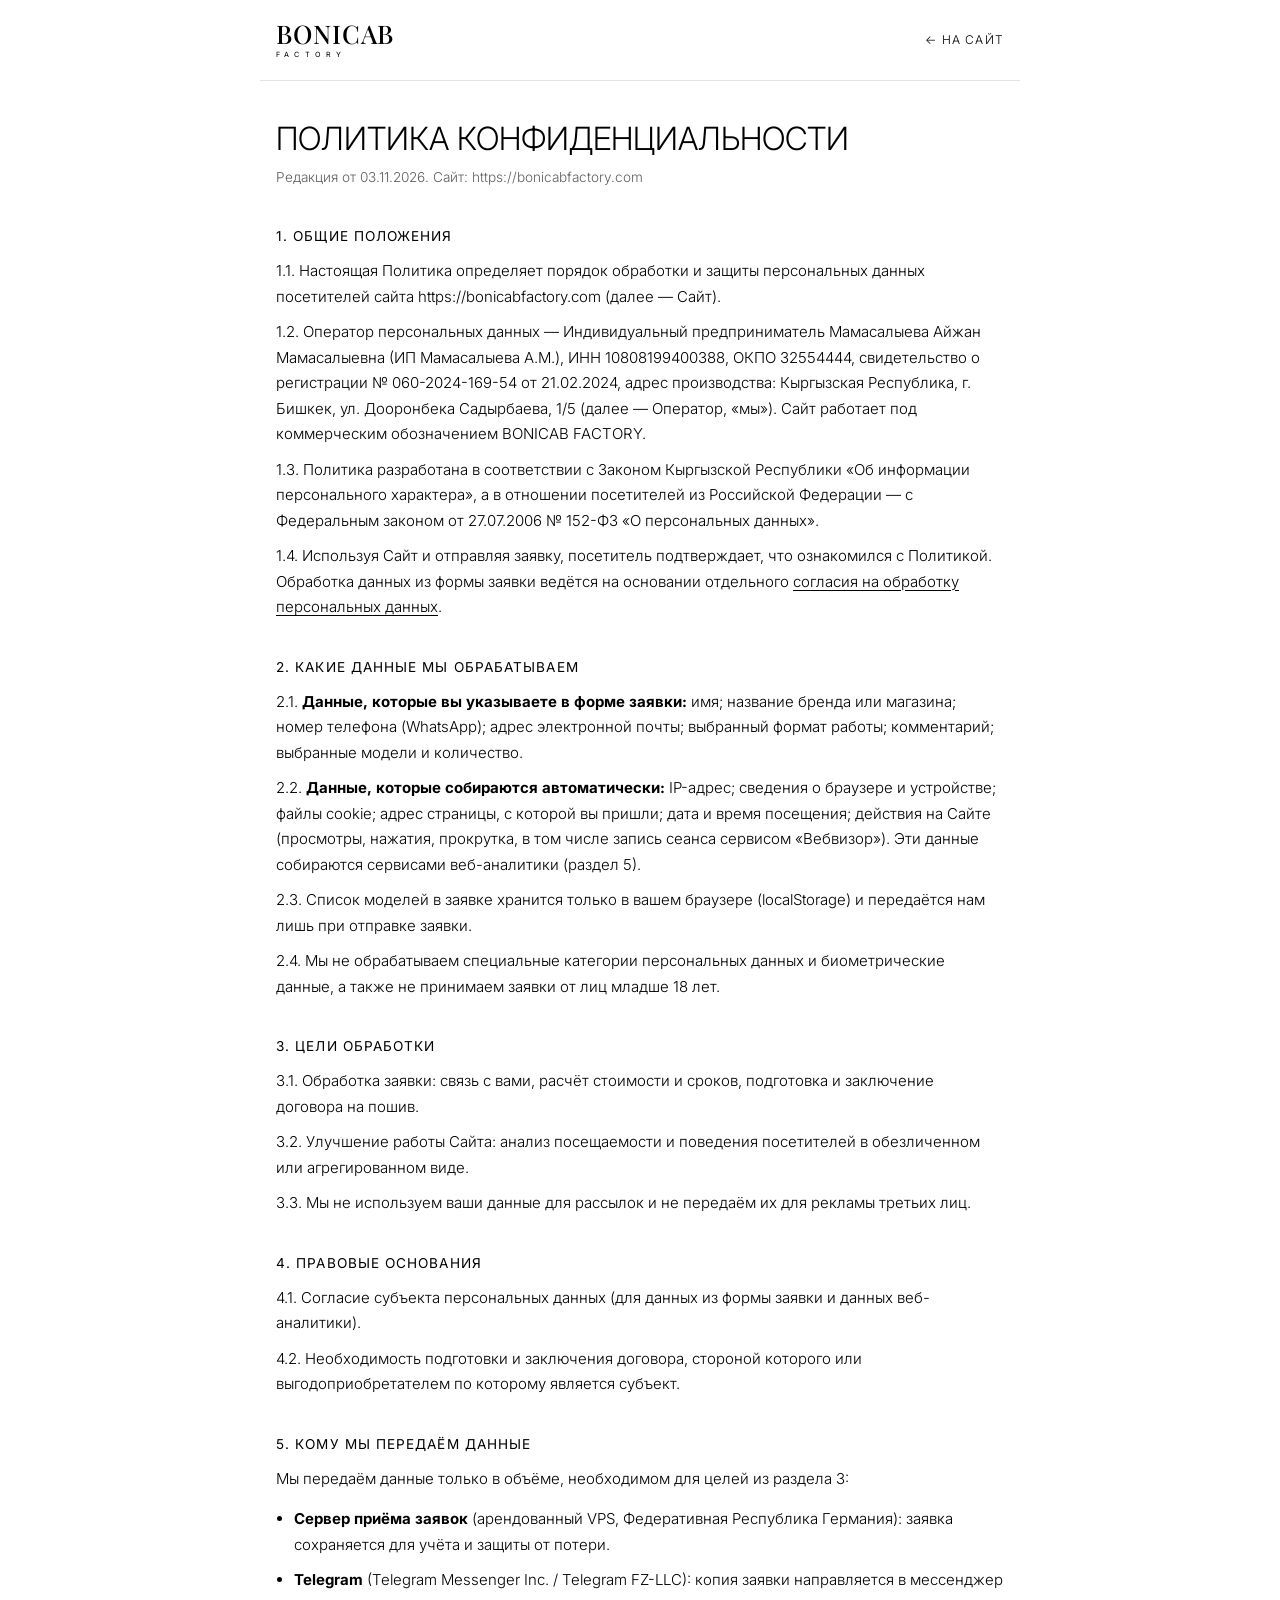
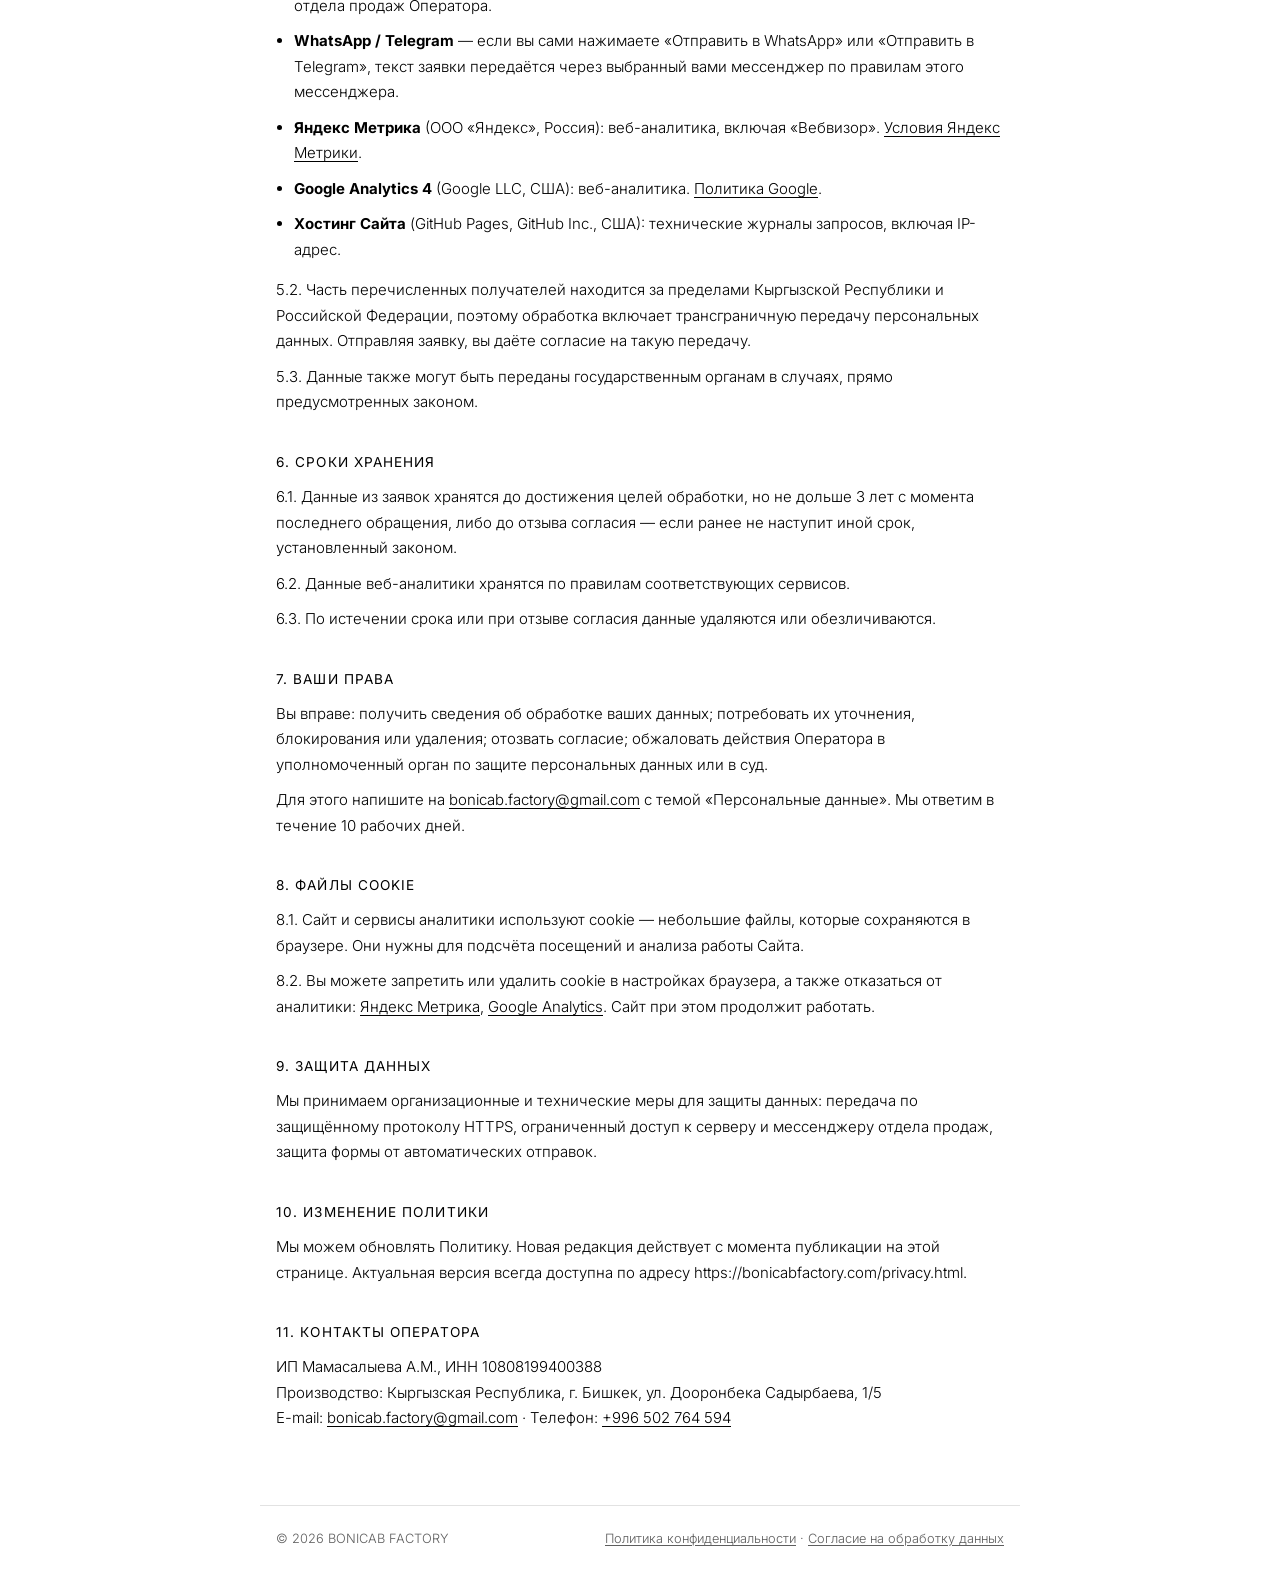
==== privacy.html @ 8d22385b "Политика конфиденциальности, согласие на обработку ПД, cookie-уведомление - privacy.html и consent.h" ====
<!doctype html>
<html lang="ru">
<head>
<meta charset="utf-8">
<meta name="viewport" content="width=device-width, initial-scale=1">
<title>Политика конфиденциальности — BONICAB FACTORY</title>
<meta name="description" content="Политика обработки персональных данных посетителей сайта bonicabfactory.com.">
<link rel="canonical" href="https://bonicabfactory.com/privacy.html">
<link rel="icon" href="data:image/svg+xml,%3Csvg xmlns='http://www.w3.org/2000/svg' viewBox='0 0 64 64'%3E%3Crect width='64' height='64' fill='%23000'/%3E%3Ctext x='32' y='46' font-family='Didot,Georgia,serif' font-size='40' text-anchor='middle' fill='%23fff'%3EB%3C/text%3E%3C/svg%3E">
<link rel="stylesheet" href="https://fonts.googleapis.com/css2?family=Inter:wght@300;400;500&family=Playfair+Display:wght@500&display=swap">
<link rel="stylesheet" href="legal.css">
</head>
<body>
<header><a class="logo" href="./">BONICAB<span>FACTORY</span></a><a class="back" href="./">← На сайт</a></header>
<main>
<h1>Политика конфиденциальности</h1>
<p class="meta">Редакция от 03.11.2026. Сайт: https://bonicabfactory.com</p>

<h2>1. Общие положения</h2>
<p>1.1. Настоящая Политика определяет порядок обработки и защиты персональных данных посетителей сайта https://bonicabfactory.com (далее — Сайт).</p>
<p>1.2. Оператор персональных данных — Индивидуальный предприниматель Мамасалыева Айжан Мамасалыевна (ИП Мамасалыева А.М.), ИНН 10808199400388, ОКПО 32554444, свидетельство о регистрации № 060-2024-169-54 от 21.02.2024, адрес производства: Кыргызская Республика, г. Бишкек, ул. Дооронбека Садырбаева, 1/5 (далее — Оператор, «мы»). Сайт работает под коммерческим обозначением BONICAB FACTORY.</p>
<p>1.3. Политика разработана в соответствии с Законом Кыргызской Республики «Об информации персонального характера», а в отношении посетителей из Российской Федерации — с Федеральным законом от 27.07.2006 № 152-ФЗ «О персональных данных».</p>
<p>1.4. Используя Сайт и отправляя заявку, посетитель подтверждает, что ознакомился с Политикой. Обработка данных из формы заявки ведётся на основании отдельного <a href="consent.html">согласия на обработку персональных данных</a>.</p>

<h2>2. Какие данные мы обрабатываем</h2>
<p>2.1. <b>Данные, которые вы указываете в форме заявки:</b> имя; название бренда или магазина; номер телефона (WhatsApp); адрес электронной почты; выбранный формат работы; комментарий; выбранные модели и количество.</p>
<p>2.2. <b>Данные, которые собираются автоматически:</b> IP-адрес; сведения о браузере и устройстве; файлы cookie; адрес страницы, с которой вы пришли; дата и время посещения; действия на Сайте (просмотры, нажатия, прокрутка, в том числе запись сеанса сервисом «Вебвизор»). Эти данные собираются сервисами веб-аналитики (раздел 5).</p>
<p>2.3. Список моделей в заявке хранится только в вашем браузере (localStorage) и передаётся нам лишь при отправке заявки.</p>
<p>2.4. Мы не обрабатываем специальные категории персональных данных и биометрические данные, а также не принимаем заявки от лиц младше 18 лет.</p>

<h2>3. Цели обработки</h2>
<p>3.1. Обработка заявки: связь с вами, расчёт стоимости и сроков, подготовка и заключение договора на пошив.</p>
<p>3.2. Улучшение работы Сайта: анализ посещаемости и поведения посетителей в обезличенном или агрегированном виде.</p>
<p>3.3. Мы не используем ваши данные для рассылок и не передаём их для рекламы третьих лиц.</p>

<h2>4. Правовые основания</h2>
<p>4.1. Согласие субъекта персональных данных (для данных из формы заявки и данных веб-аналитики).</p>
<p>4.2. Необходимость подготовки и заключения договора, стороной которого или выгодоприобретателем по которому является субъект.</p>

<h2>5. Кому мы передаём данные</h2>
<p>Мы передаём данные только в объёме, необходимом для целей из раздела 3:</p>
<ul>
<li><b>Сервер приёма заявок</b> (арендованный VPS, Федеративная Республика Германия): заявка сохраняется для учёта и защиты от потери.</li>
<li><b>Telegram</b> (Telegram Messenger Inc. / Telegram FZ-LLC): копия заявки направляется в мессенджер отдела продаж Оператора.</li>
<li><b>WhatsApp / Telegram</b> — если вы сами нажимаете «Отправить в WhatsApp» или «Отправить в Telegram», текст заявки передаётся через выбранный вами мессенджер по правилам этого мессенджера.</li>
<li><b>Яндекс Метрика</b> (ООО «Яндекс», Россия): веб-аналитика, включая «Вебвизор». <a href="https://yandex.ru/legal/metrica_termsofuse/" target="_blank" rel="noopener">Условия Яндекс Метрики</a>.</li>
<li><b>Google Analytics 4</b> (Google LLC, США): веб-аналитика. <a href="https://policies.google.com/privacy" target="_blank" rel="noopener">Политика Google</a>.</li>
<li><b>Хостинг Сайта</b> (GitHub Pages, GitHub Inc., США): технические журналы запросов, включая IP-адрес.</li>
</ul>
<p>5.2. Часть перечисленных получателей находится за пределами Кыргызской Республики и Российской Федерации, поэтому обработка включает трансграничную передачу персональных данных. Отправляя заявку, вы даёте согласие на такую передачу.</p>
<p>5.3. Данные также могут быть переданы государственным органам в случаях, прямо предусмотренных законом.</p>

<h2>6. Сроки хранения</h2>
<p>6.1. Данные из заявок хранятся до достижения целей обработки, но не дольше 3 лет с момента последнего обращения, либо до отзыва согласия — если ранее не наступит иной срок, установленный законом.</p>
<p>6.2. Данные веб-аналитики хранятся по правилам соответствующих сервисов.</p>
<p>6.3. По истечении срока или при отзыве согласия данные удаляются или обезличиваются.</p>

<h2>7. Ваши права</h2>
<p>Вы вправе: получить сведения об обработке ваших данных; потребовать их уточнения, блокирования или удаления; отозвать согласие; обжаловать действия Оператора в уполномоченный орган по защите персональных данных или в суд.</p>
<p>Для этого напишите на <a href="mailto:bonicab.factory@gmail.com">bonicab.factory@gmail.com</a> с темой «Персональные данные». Мы ответим в течение 10 рабочих дней.</p>

<h2>8. Файлы cookie</h2>
<p>8.1. Сайт и сервисы аналитики используют cookie — небольшие файлы, которые сохраняются в браузере. Они нужны для подсчёта посещений и анализа работы Сайта.</p>
<p>8.2. Вы можете запретить или удалить cookie в настройках браузера, а также отказаться от аналитики: <a href="https://yandex.ru/support/metrica/general/opt-out.html" target="_blank" rel="noopener">Яндекс Метрика</a>, <a href="https://tools.google.com/dlpage/gaoptout" target="_blank" rel="noopener">Google Analytics</a>. Сайт при этом продолжит работать.</p>

<h2>9. Защита данных</h2>
<p>Мы принимаем организационные и технические меры для защиты данных: передача по защищённому протоколу HTTPS, ограниченный доступ к серверу и мессенджеру отдела продаж, защита формы от автоматических отправок.</p>

<h2>10. Изменение Политики</h2>
<p>Мы можем обновлять Политику. Новая редакция действует с момента публикации на этой странице. Актуальная версия всегда доступна по адресу https://bonicabfactory.com/privacy.html.</p>

<h2>11. Контакты Оператора</h2>
<p>ИП Мамасалыева А.М., ИНН 10808199400388<br>Производство: Кыргызская Республика, г. Бишкек, ул. Дооронбека Садырбаева, 1/5<br>E-mail: <a href="mailto:bonicab.factory@gmail.com">bonicab.factory@gmail.com</a> · Телефон: <a href="tel:+996502764594">+996 502 764 594</a></p>
</main>
<footer><span>© 2026 BONICAB FACTORY</span><span><a href="privacy.html">Политика конфиденциальности</a> · <a href="consent.html">Согласие на обработку данных</a></span></footer>
</body>
</html>
---- legal.css ----
/* Юридические страницы: тот же монохромный стиль, что и на главной */
:root { --ink: #000; --paper: #fff; --muted: #5e5e5e; --line: #e2e2e2; }
@media (prefers-color-scheme: dark) { :root { --ink: #fff; --paper: #000; --muted: #a3a3a3; --line: #2a2a2a; } }
* { box-sizing: border-box; }
body { margin: 0; background: var(--paper); color: var(--ink); font: 300 15px/1.7 "Inter", "Helvetica Neue", Arial, sans-serif; -webkit-font-smoothing: antialiased; }
a { color: inherit; text-underline-offset: .18em; }
header, main, footer { max-width: 760px; margin: 0 auto; padding-inline: max(16px, env(safe-area-inset-left, 0px)); }
header { display: flex; justify-content: space-between; align-items: center; padding-block: 18px; border-bottom: 1px solid var(--line); }
.logo { text-decoration: none; display: inline-grid; line-height: 1; }
.logo { font: 500 1.6rem/.9 "Playfair Display", Didot, Georgia, serif; letter-spacing: .04em; }
.logo span { font: 400 .45rem/1 "Inter", sans-serif; letter-spacing: .72em; margin-top: 6px; }
.back { font-size: .75rem; text-transform: uppercase; letter-spacing: .1em; text-decoration: none; min-height: 44px; display: inline-flex; align-items: center; }
main { padding-block: 40px 64px; }
h1 { font-weight: 300; text-transform: uppercase; font-size: clamp(1.4rem, 4vw, 2rem); line-height: 1.15; margin: 0 0 8px; }
h2 { font-weight: 400; text-transform: uppercase; font-size: .85rem; letter-spacing: .08em; margin: 36px 0 10px; }
p, li { margin: 0 0 10px; }
ul { padding-left: 1.2em; }
.meta { color: var(--muted); font-size: .85rem; }
mark { background: #ffe58a; color: #000; padding: 0 3px; }
footer { display: flex; flex-wrap: wrap; justify-content: space-between; gap: 8px 20px; padding-block: 22px; border-top: 1px solid var(--line); color: var(--muted); font-size: .8rem; }
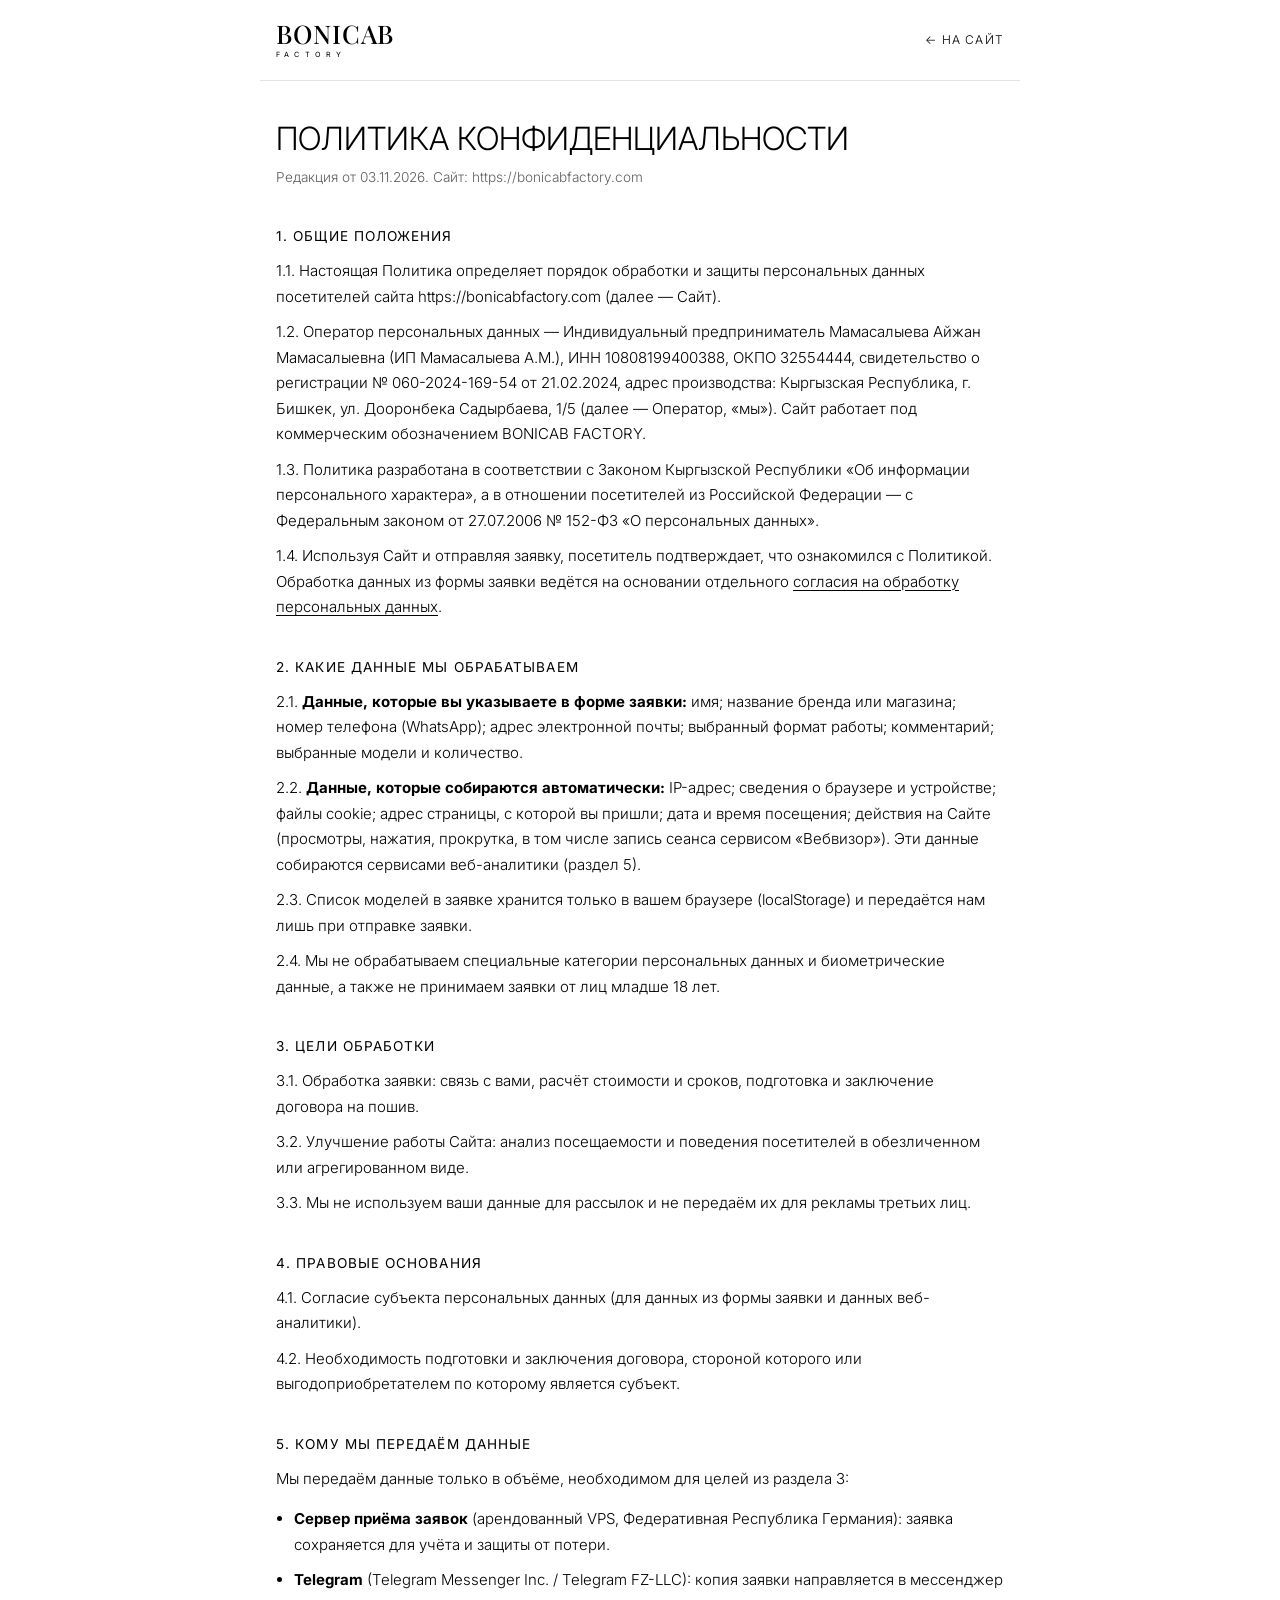
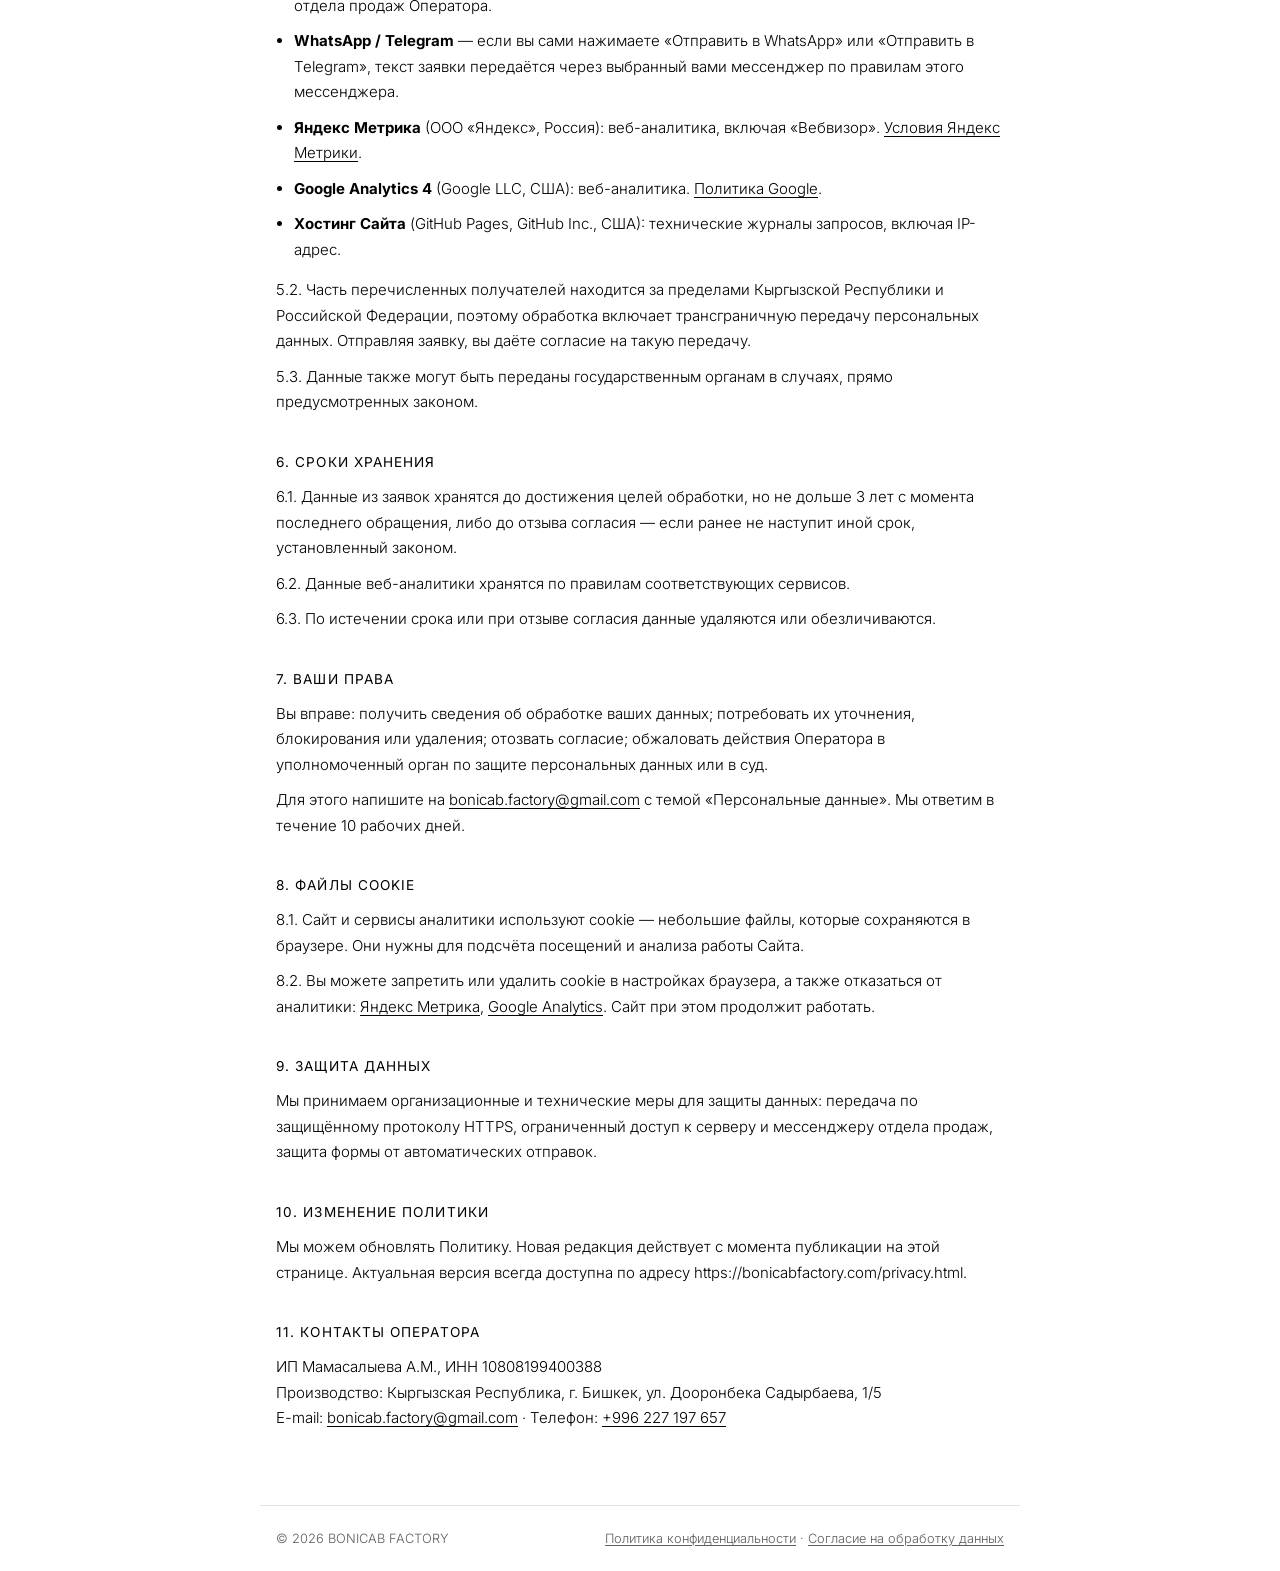
==== commit 208e86cb: "Контакты: телефон и WhatsApp +996 227 197 657, Telegram @BONICAB Co-Authored-By: Claude Opus 5.5 <no" ====
--- a/privacy.html
+++ b/privacy.html
@@ -70,7 +70,7 @@
 <p>Мы можем обновлять Политику. Новая редакция действует с момента публикации на этой странице. Актуальная версия всегда доступна по адресу https://bonicabfactory.com/privacy.html.</p>
 
 <h2>11. Контакты Оператора</h2>
-<p>ИП Мамасалыева А.М., ИНН 10808199400388<br>Производство: Кыргызская Республика, г. Бишкек, ул. Дооронбека Садырбаева, 1/5<br>E-mail: <a href="mailto:bonicab.factory@gmail.com">bonicab.factory@gmail.com</a> · Телефон: <a href="tel:+996502764594">+996 502 764 594</a></p>
+<p>ИП Мамасалыева А.М., ИНН 10808199400388<br>Производство: Кыргызская Республика, г. Бишкек, ул. Дооронбека Садырбаева, 1/5<br>E-mail: <a href="mailto:bonicab.factory@gmail.com">bonicab.factory@gmail.com</a> · Телефон: <a href="tel:+996227197657">+996 227 197 657</a></p>
 </main>
 <footer><span>© 2026 BONICAB FACTORY</span><span><a href="privacy.html">Политика конфиденциальности</a> · <a href="consent.html">Согласие на обработку данных</a></span></footer>
 </body>
